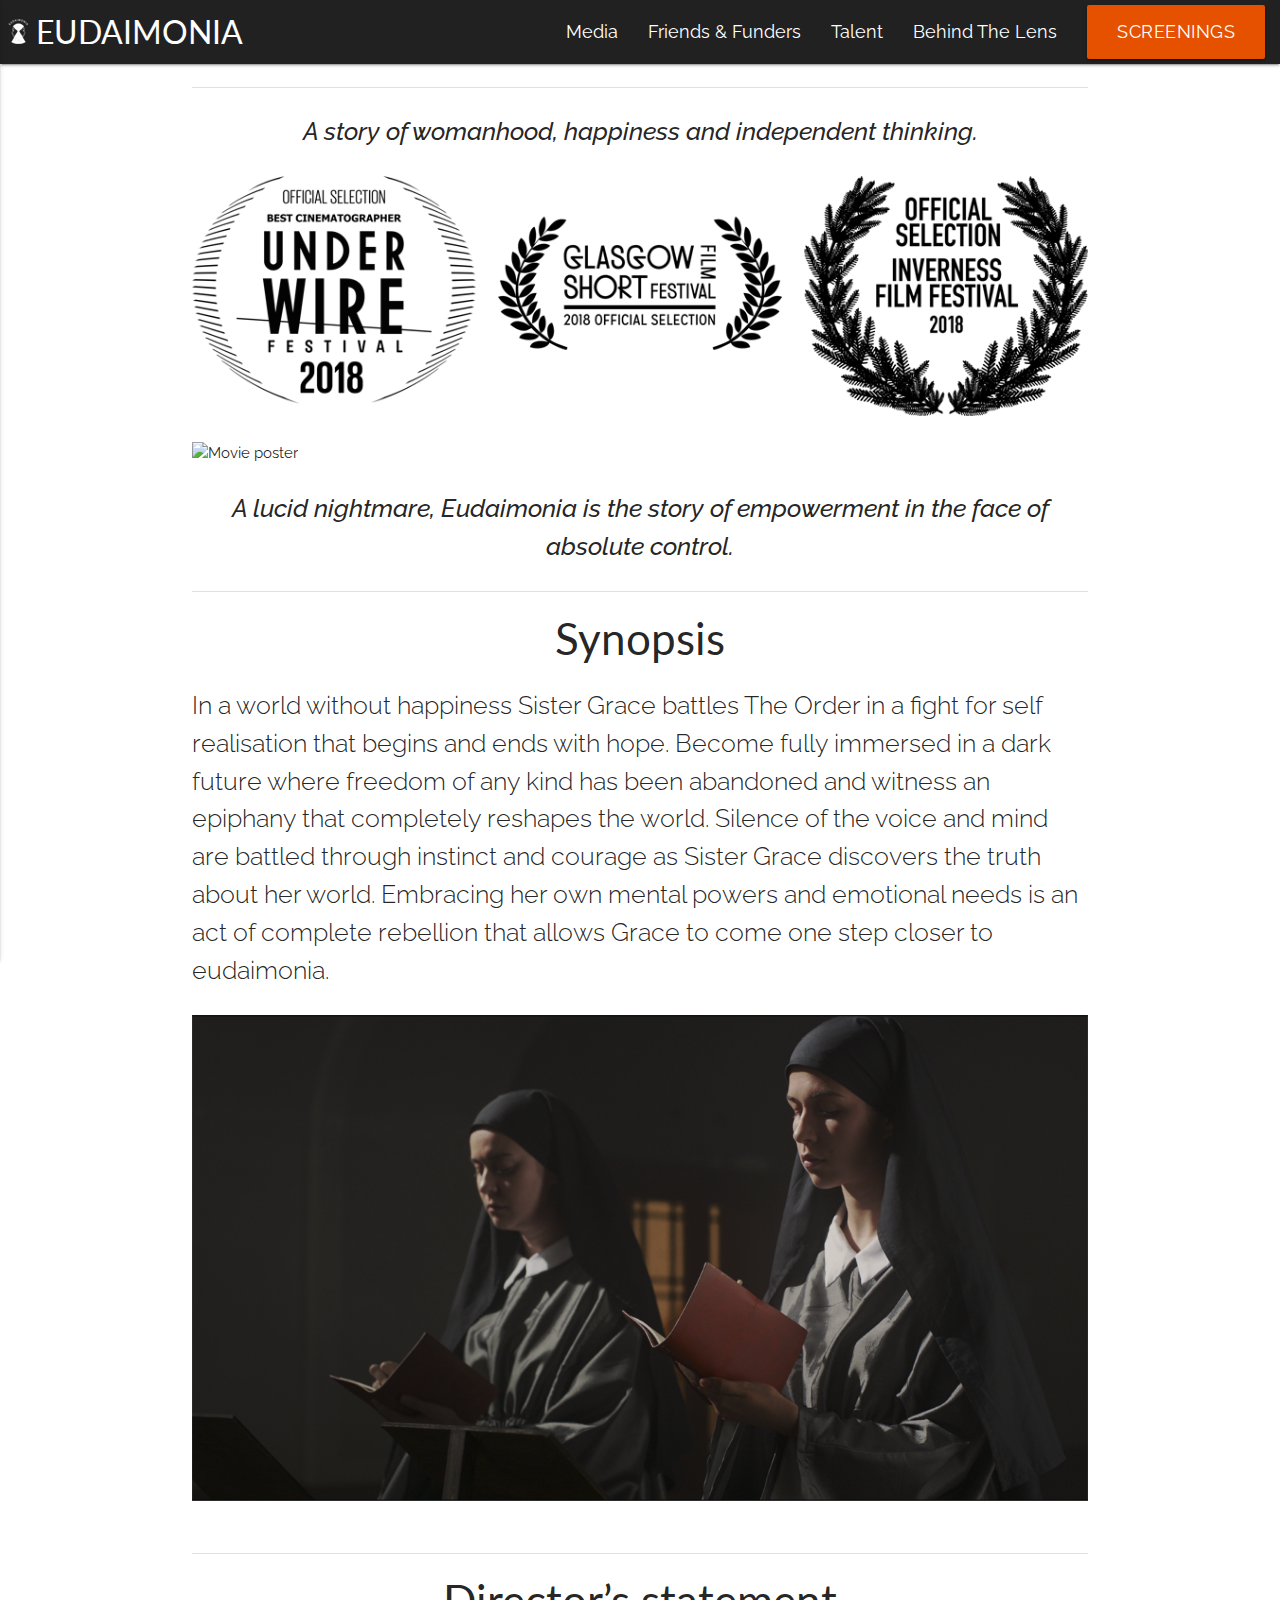
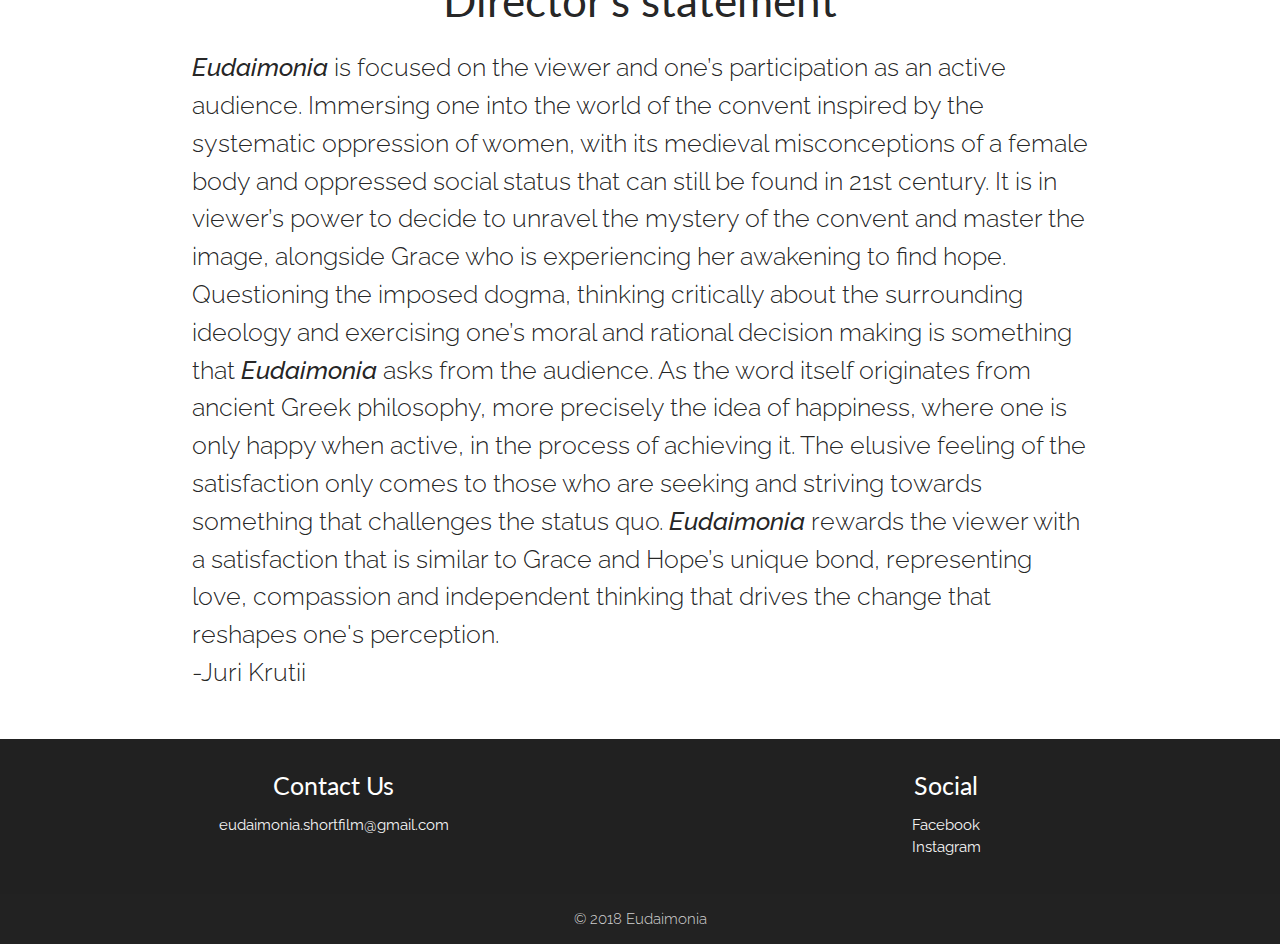
==== index.html @ b49d4758 "text change" ====
<!DOCTYPE html>
  <html lang="en">
    <head>
	<meta name="description" content="A story of womanhood, happiness and independent thinking."/>
      <link rel="shortcut icon" href="img/favicon.ico" type="image/x-icon">
      <!--Import Google Icon Font-->
      <link href="https://fonts.googleapis.com/icon?family=Material+Icons" rel="stylesheet">
      <link href="https://fonts.googleapis.com/css?family=Raleway|Lato" rel="stylesheet">
      <link rel="stylesheet" href="https://maxcdn.bootstrapcdn.com/font-awesome/4.7.0/css/font-awesome.min.css">
      <!--Import materialize.css-->
      <link type="text/css" rel="stylesheet" href="css/materialize.min.css"  media="screen,projection"/>
      <link href="css/style.css" type="text/css" rel="stylesheet" media="screen,projection" />
      <link rel="stylesheet" href="css/materialize-social.css"/>
      <!--Let browser know website is optimized for mobile-->
      <meta name="viewport" content="width=device-width, initial-scale=1.0"/>
      <title>Eudaimonia</title>
    </head>

    <body>
      <div class="navbar-fixed">
      <nav>
          <div class="nav-wrapper grey darken-4">
            <a href="index.html" class="brand-logo">&nbsp<img class="responsive-img hide-on-small-only" src="img/logot.png">&nbspEUDAIMONIA</a>
              <a href="#" data-activates="mobile-demo" class="button-collapse"><i class="material-icons">menu</i></a>
                <ul class="right hide-on-med-and-down">
                  <li><a href="trailer.html">Media</a></li>
                  <li><a href="funders.html">Friends & Funders</a></li>
                  <li><a href="talent.html">Talent</a></li>
                  <li><a href="behind.html">Behind The Lens</a></li>
                  <li><a class="waves-effect waves-light btn-large orange darken-4" href="screen.html">Screenings</a></li>
                </ul>
            </div>
        </nav>
        </div>
                <ul class="side-nav center" id="mobile-demo">
                    <li  class="active"><a href="index.html">Home</a></li>
                    <li><a href="trailer.html">Media</a></li>
                    <li><a href="funders.html">Friends & Funders</a></li>
                    <li><a href="talent.html">Talent</a></li>
                    <li><a href="behind.html">Behind The Lens</a></li>
                    <li><a class="waves-effect waves-light btn-large orange darken-4" href="screen.html">Screenings</a></li>
                </ul>
      <main>
      <br>
      <div class="container">
        <div class="divider"></div>
      </div>
      <div class="container">
        <p class="flow-text center-align"><strong>A story of womanhood, happiness and independent thinking.</strong></p>
      </div>

      <div class="container center-align">
	      <div class="row">
		      <div class="col s4"><img class="responsive-img" src="img/laurel/l2.png" alt="Laurel2"></div>
		      <div class="col s4"><img class="responsive-img" src="img/laurel/l3.png" alt="Laurel3"></div>
		      <div class="col s4"><img class="responsive-img" src="img/laurel/l4.png" alt="Laurel4"></div>
	      </div>
      </div>

      <div class="container">
        <img class="responsive-img" src="img/1.png" alt="Movie poster">
      </div>
      <div class="container">
        <p class="flow-text center-align"><strong>A lucid nightmare, Eudaimonia is the story of empowerment in the face of absolute control.</strong></p>
      </div>
      <div class="container">
        <div class="divider"></div>
      </div>
      <div class="container">
          <div class="center-align">
            <h3>Synopsis</h3>
          </div>
          <div class="col s12">
            <p class="flow-text">
            In a world without happiness Sister Grace battles The Order in a fight for self realisation that begins and ends with hope. Become fully immersed in a dark future where freedom of any kind has been abandoned and witness an epiphany that completely reshapes the world. Silence of the voice and mind are battled through instinct and courage as Sister Grace discovers the truth about her world. Embracing her own mental powers and emotional needs is an act of complete rebellion that allows Grace to come one step closer to eudaimonia.
            </p>
          </div>
          <div class="col s12 center-align">
            <img class="responsive-img" src="img/dirstate.png" alt="two nuns read books">
          </div>
      </div>
          <br><br>


      <div class="container">
        <div class="divider"></div>
      </div>
      <div class="container">
          <div class="center-align">
            <h3>Director’s statement</h3>
          </div>
          <div class="col s12">
            <p class="flow-text">
            <strong>Eudaimonia</strong> is focused on the viewer and one’s participation as an active audience. Immersing one into the world of the convent inspired by the systematic oppression of women, with its medieval misconceptions of a female body and oppressed social status that can still be found in 21st century. It is in viewer’s power to decide to unravel the mystery of the convent and master the image, alongside Grace who is experiencing her awakening to find hope. Questioning the imposed dogma, thinking critically about the surrounding ideology and exercising one’s moral and rational decision making is something that <strong>Eudaimonia</strong> asks from the audience. As the word itself originates from ancient Greek philosophy, more precisely the idea of happiness, where one is only happy when active, in the process of achieving it. The elusive feeling of the satisfaction only comes to those who are seeking and striving towards something that challenges the status quo. <strong>Eudaimonia</strong> rewards the viewer with a satisfaction that is similar to Grace and Hope’s unique bond, representing love, compassion and independent thinking that drives the change that reshapes one's perception.<br>
			-Juri Krutii
            </p>
          </div>
      </div>
          <br>

      </main>

    <footer class="page-footer grey darken-4">
          <div class="container">
            <div class="row">
              <div class="col l4 s12 center">
                <h5>Contact Us</h5>
                <p class="grey-text text-lighten-4">eudaimonia.shortfilm@gmail.com</p>
              </div>
              <div class="col offset-l4 l4 s12 center">
              	<h5>Social</h5>
                <ul>
                  <li><a class="grey-text text-lighten-4" href="https://www.facebook.com/Eudaimonia.shortfilm"">Facebook</a></li>
                  <li><a class="grey-text text-lighten-4" href="https://www.instagram.com/eudaimonia.shortfilm/">Instagram</a></li>
                  <li><a class="waves-effect waves-light btn orange darken-4 hide-on-large-only" href="screen.html">Screenings</a></li>
                </ul>
              </div>
            </div>
          </div>
          <div class="footer-copyright">
            <div class="container center">
            © 2018 Eudaimonia
            </div>
          </div>
        </footer>
    </body>

      <!--Import jQuery before materialize.js-->
      <script type="text/javascript" src="https://code.jquery.com/jquery-3.2.1.min.js"></script>
      <script type="text/javascript" src="js/materialize.min.js"></script>
    <script>
      $(document).ready(function(){
        $('.button-collapse').sideNav();
      });
    </script>
  </html>
---- css/style.css ----
html{ 
	font-family: 'Raleway', sans-serif;
}

.brand-logo, h3, h4, h5 {
	font-family: 'Lato', sans-serif;
}

.shadow {
	  text-shadow: 4px 4px 4px #aaa;
}

.nav-wrapper li a {
    font-size: 18px;
}

strong {
	font-style: italic;
}
body {
    display: flex;
    min-height: 100vh;
    flex-direction: column;
  }

  main {
    flex: 1 0 auto;
  }
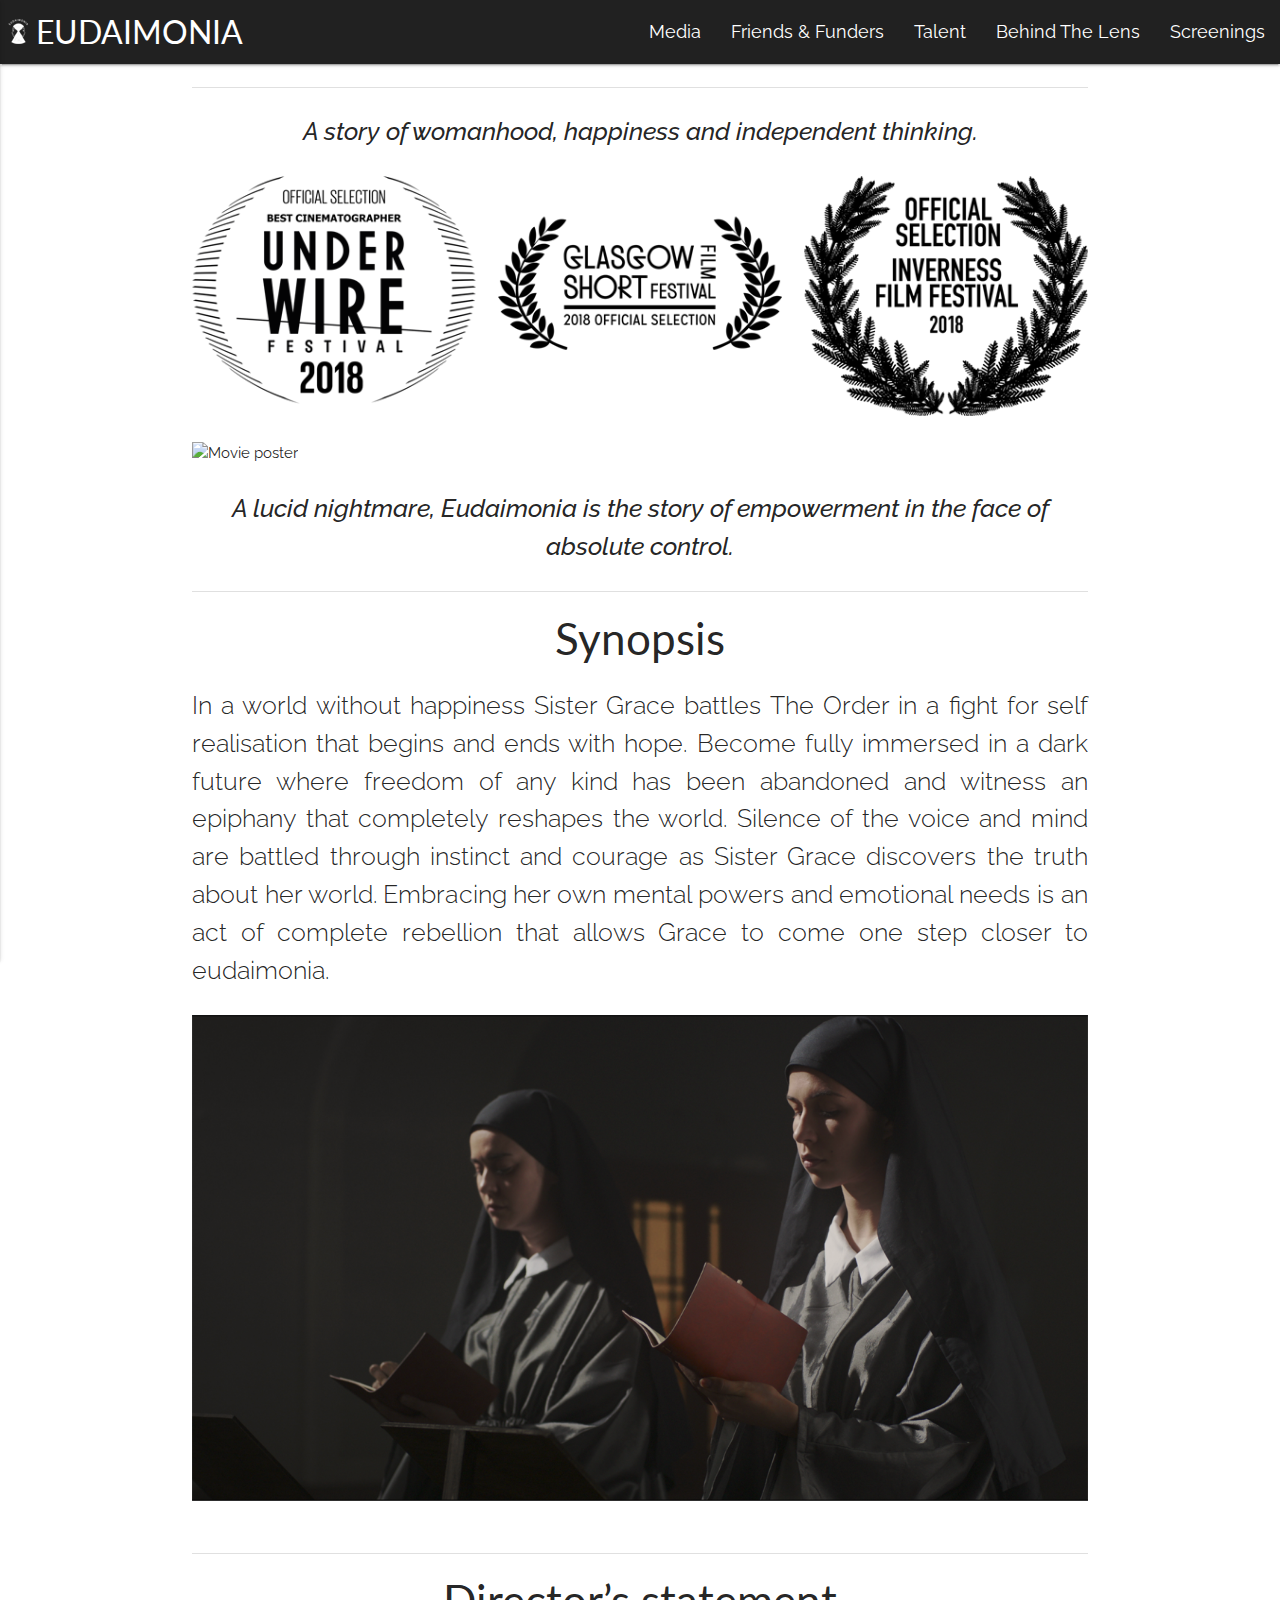
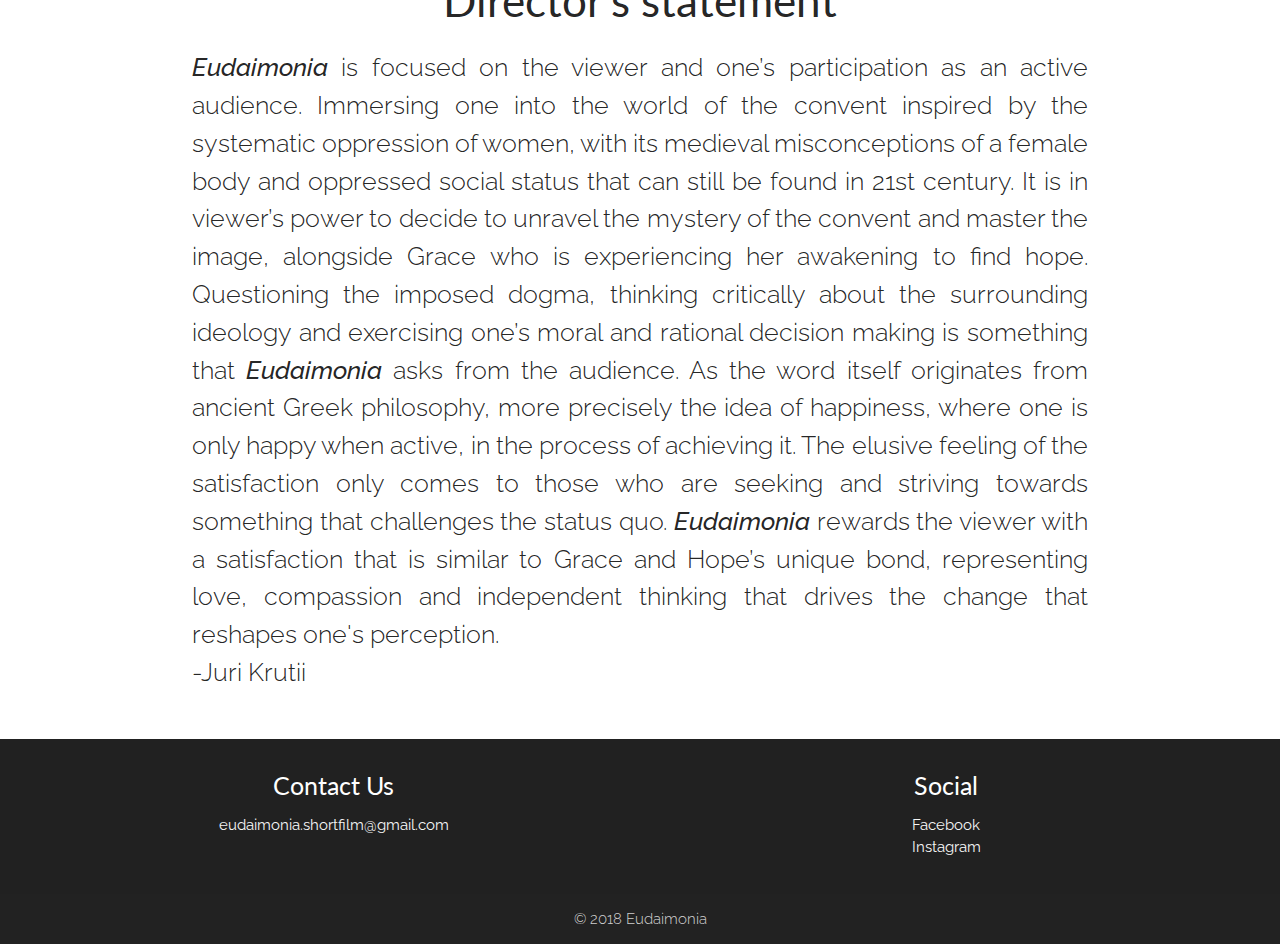
==== commit 60b5e190: "update" ====
--- a/index.html
+++ b/index.html
@@ -27,7 +27,7 @@
                   <li><a href="funders.html">Friends & Funders</a></li>
                   <li><a href="talent.html">Talent</a></li>
                   <li><a href="behind.html">Behind The Lens</a></li>
-                  <li><a class="waves-effect waves-light btn-large orange darken-4" href="screen.html">Screenings</a></li>
+                  <li><a href="screen.html">Screenings</a></li>
                 </ul>
             </div>
         </nav>
@@ -38,7 +38,7 @@
                     <li><a href="funders.html">Friends & Funders</a></li>
                     <li><a href="talent.html">Talent</a></li>
                     <li><a href="behind.html">Behind The Lens</a></li>
-                    <li><a class="waves-effect waves-light btn-large orange darken-4" href="screen.html">Screenings</a></li>
+                    <li><a href="screen.html">Screenings</a></li>
                 </ul>
       <main>
       <br>
@@ -71,7 +71,7 @@
             <h3>Synopsis</h3>
           </div>
           <div class="col s12">
-            <p class="flow-text">
+            <p class="flow-text justify">
             In a world without happiness Sister Grace battles The Order in a fight for self realisation that begins and ends with hope. Become fully immersed in a dark future where freedom of any kind has been abandoned and witness an epiphany that completely reshapes the world. Silence of the voice and mind are battled through instinct and courage as Sister Grace discovers the truth about her world. Embracing her own mental powers and emotional needs is an act of complete rebellion that allows Grace to come one step closer to eudaimonia.
             </p>
           </div>
@@ -90,7 +90,7 @@
             <h3>Director’s statement</h3>
           </div>
           <div class="col s12">
-            <p class="flow-text">
+            <p class="flow-text justify">
             <strong>Eudaimonia</strong> is focused on the viewer and one’s participation as an active audience. Immersing one into the world of the convent inspired by the systematic oppression of women, with its medieval misconceptions of a female body and oppressed social status that can still be found in 21st century. It is in viewer’s power to decide to unravel the mystery of the convent and master the image, alongside Grace who is experiencing her awakening to find hope. Questioning the imposed dogma, thinking critically about the surrounding ideology and exercising one’s moral and rational decision making is something that <strong>Eudaimonia</strong> asks from the audience. As the word itself originates from ancient Greek philosophy, more precisely the idea of happiness, where one is only happy when active, in the process of achieving it. The elusive feeling of the satisfaction only comes to those who are seeking and striving towards something that challenges the status quo. <strong>Eudaimonia</strong> rewards the viewer with a satisfaction that is similar to Grace and Hope’s unique bond, representing love, compassion and independent thinking that drives the change that reshapes one's perception.<br>
 			-Juri Krutii
             </p>
@@ -110,9 +110,8 @@
               <div class="col offset-l4 l4 s12 center">
               	<h5>Social</h5>
                 <ul>
-                  <li><a class="grey-text text-lighten-4" href="https://www.facebook.com/Eudaimonia.shortfilm"">Facebook</a></li>
+                  <li><a class="grey-text text-lighten-4" href="https://www.facebook.com/Eudaimonia.shortfilm">Facebook</a></li>
                   <li><a class="grey-text text-lighten-4" href="https://www.instagram.com/eudaimonia.shortfilm/">Instagram</a></li>
-                  <li><a class="waves-effect waves-light btn orange darken-4 hide-on-large-only" href="screen.html">Screenings</a></li>
                 </ul>
               </div>
             </div>
@@ -128,9 +127,5 @@
       <!--Import jQuery before materialize.js-->
       <script type="text/javascript" src="https://code.jquery.com/jquery-3.2.1.min.js"></script>
       <script type="text/javascript" src="js/materialize.min.js"></script>
-    <script>
-      $(document).ready(function(){
-        $('.button-collapse').sideNav();
-      });
-    </script>
+      <script type="text/javascript" src="js/script.js"></script>
   </html>
--- a/css/style.css
+++ b/css/style.css
@@ -25,4 +25,8 @@
 
   main {
     flex: 1 0 auto;
-  }+  }
+
+  p.justify {
+    text-align: justify;
+}